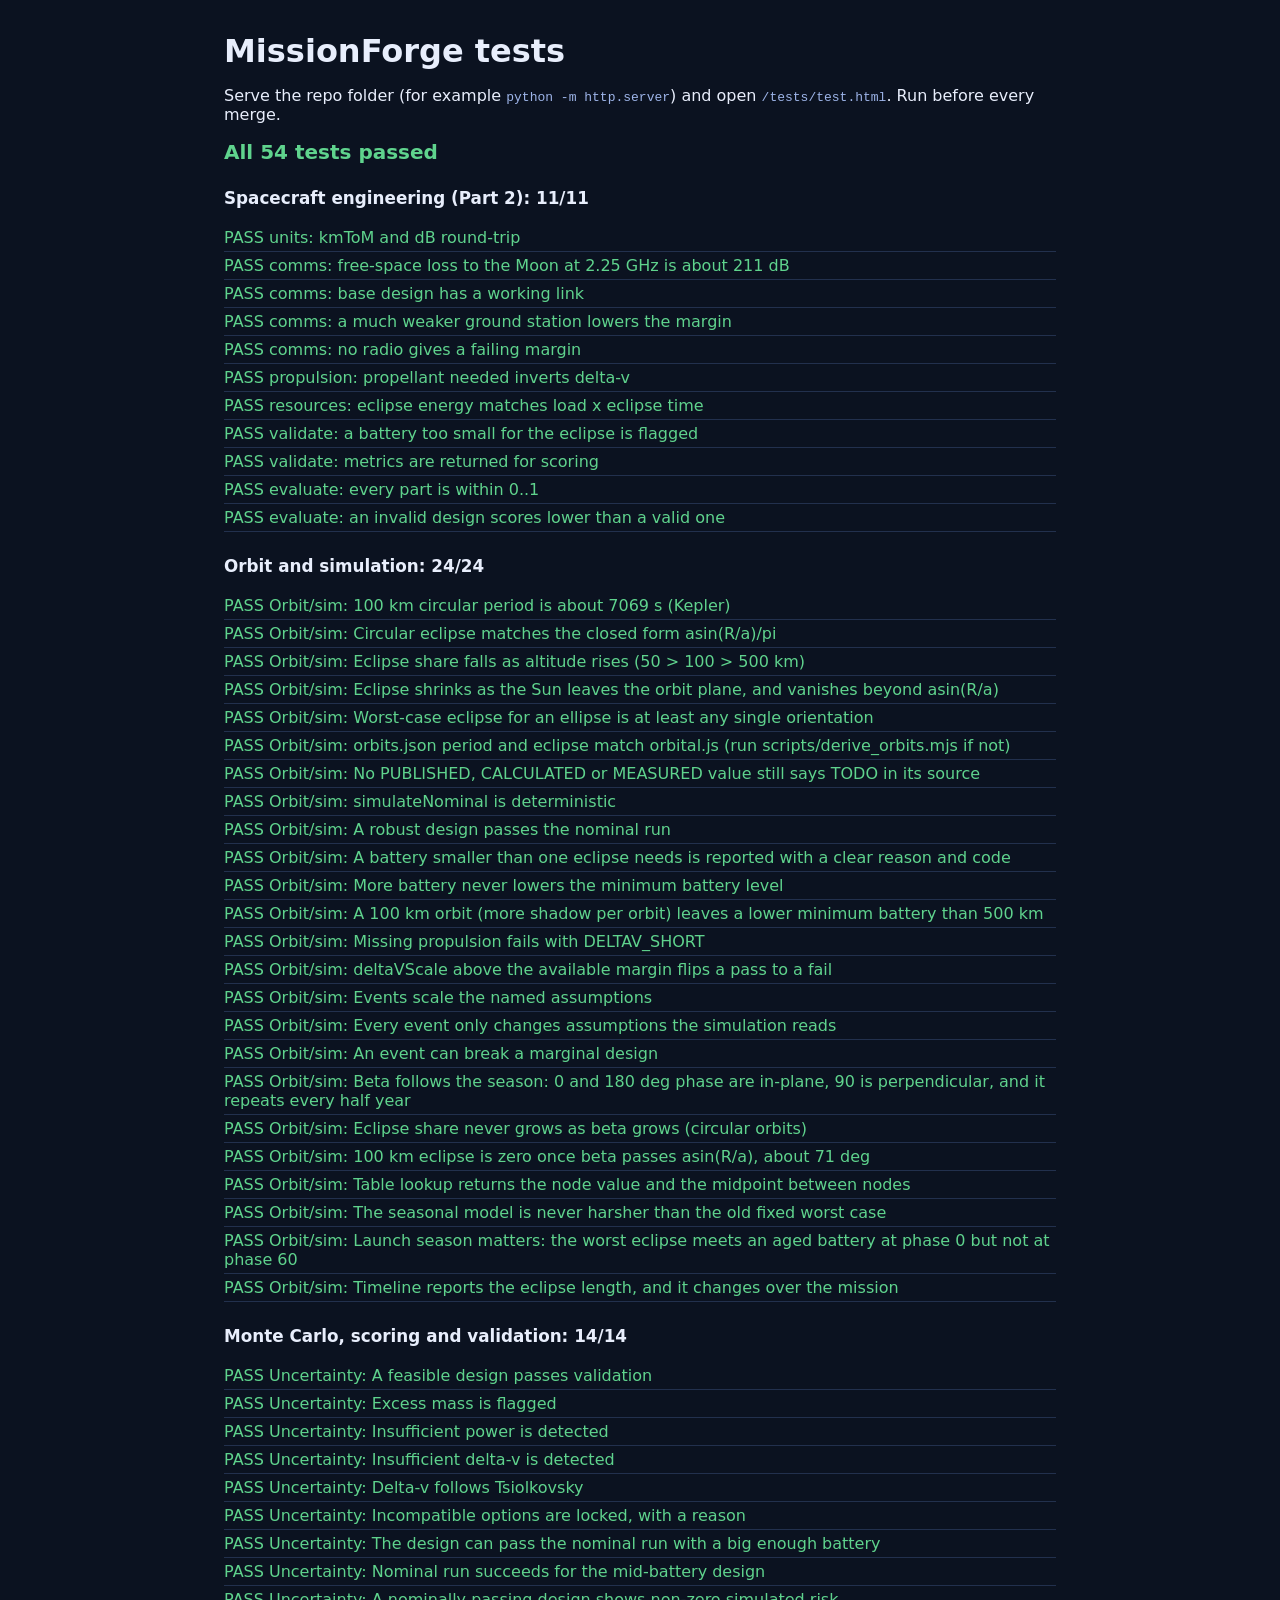
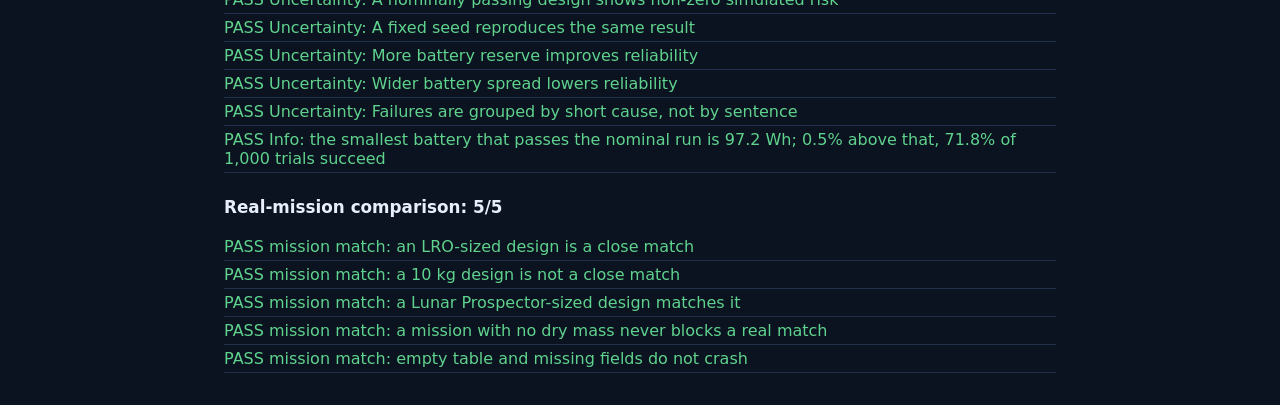
==== tests/test.html @ bd0cdddb "Testing and addition of mission details" ====
<!doctype html>
<html lang="en">
  <head>
    <meta charset="utf-8" />
    <meta name="viewport" content="width=device-width, initial-scale=1" />
    <title>MissionForge tests</title>
    <style>
      body { font-family: system-ui, sans-serif; margin: 2rem auto; max-width: 52rem; padding: 0 1rem; background: #0b1220; color: #e8eefc; }
      h1 { margin-bottom: .25rem; }
      #summary { font-size: 1.25rem; font-weight: 700; margin: .75rem 0 1.25rem; }
      .pass { color: #5fd38d; }
      .fail { color: #ff6b6b; }
      ul { list-style: none; padding: 0; }
      li { padding: .25rem 0; border-bottom: 1px solid #22304d; }
      h2 { margin: 1.5rem 0 .25rem; font-size: 1.05rem; }
      code { color: #9db4e8; }
    </style>
  </head>
  <body>
    <h1>MissionForge tests</h1>
    <p>Serve the repo folder (for example <code>python -m http.server</code>) and open <code>/tests/test.html</code>. Run before every merge.</p>
    <div id="summary" role="status">Running…</div>
    <div id="out"></div>
    <script type="module">
      const files = ["components", "orbits", "missions", "uncertainty", "constants", "events"];
      const out = document.getElementById("out");
      const summary = document.getElementById("summary");
      const esc = (s) => String(s).replace(/[&<>"]/g, (c) => ({ "&": "&amp;", "<": "&lt;", ">": "&gt;", '"': "&quot;" })[c]);
      const suites = [
        ["Spacecraft engineering (Part 2)", "./_test.js", "runPart2Tests"],
        ["Orbit and simulation", "./sim_tests.js", "runSimTests"],
        ["Monte Carlo, scoring and validation", "./tests.js", "runTests"],
        ["Real-mission comparison", "./mission_match_browser.js", "runMissionMatchTests"],
      ];
      let total = 0, failed = 0;
      try {
        const data = {};
        for (const f of files) {
          const r = await fetch(`../data/${f}.json`);
          if (!r.ok) throw new Error(`Could not load data/${f}.json`);
          data[f] = await r.json();
        }
        for (const [title, path, fn] of suites) {
          let results;
          try {
            const mod = await import(path);
            const raw = await mod[fn](data);
            results = Array.isArray(raw) ? raw : raw.results;
          } catch (e) {
            results = [{ name: `suite could not run: ${e.message}`, ok: false }];
          }
          const bad = results.filter((r) => !r.ok);
          total += results.length; failed += bad.length;
          out.insertAdjacentHTML("beforeend",
            `<h2>${esc(title)}: ${results.length - bad.length}/${results.length}</h2><ul>` +
            results.map((r) => `<li class="${r.ok ? "pass" : "fail"}">${r.ok ? "PASS" : "FAIL"} ${esc(r.name)}${r.err ? " (" + esc(r.err) + ")" : ""}</li>`).join("") + "</ul>");
        }
        summary.className = failed ? "fail" : "pass";
        summary.textContent = failed ? `${failed} of ${total} tests FAILED` : `All ${total} tests passed`;
      } catch (e) {
        summary.className = "fail";
        summary.textContent = e.message + ". Serve the folder with a local server; opening this file directly will not load the JSON files.";
      }
    </script>
  </body>
</html>
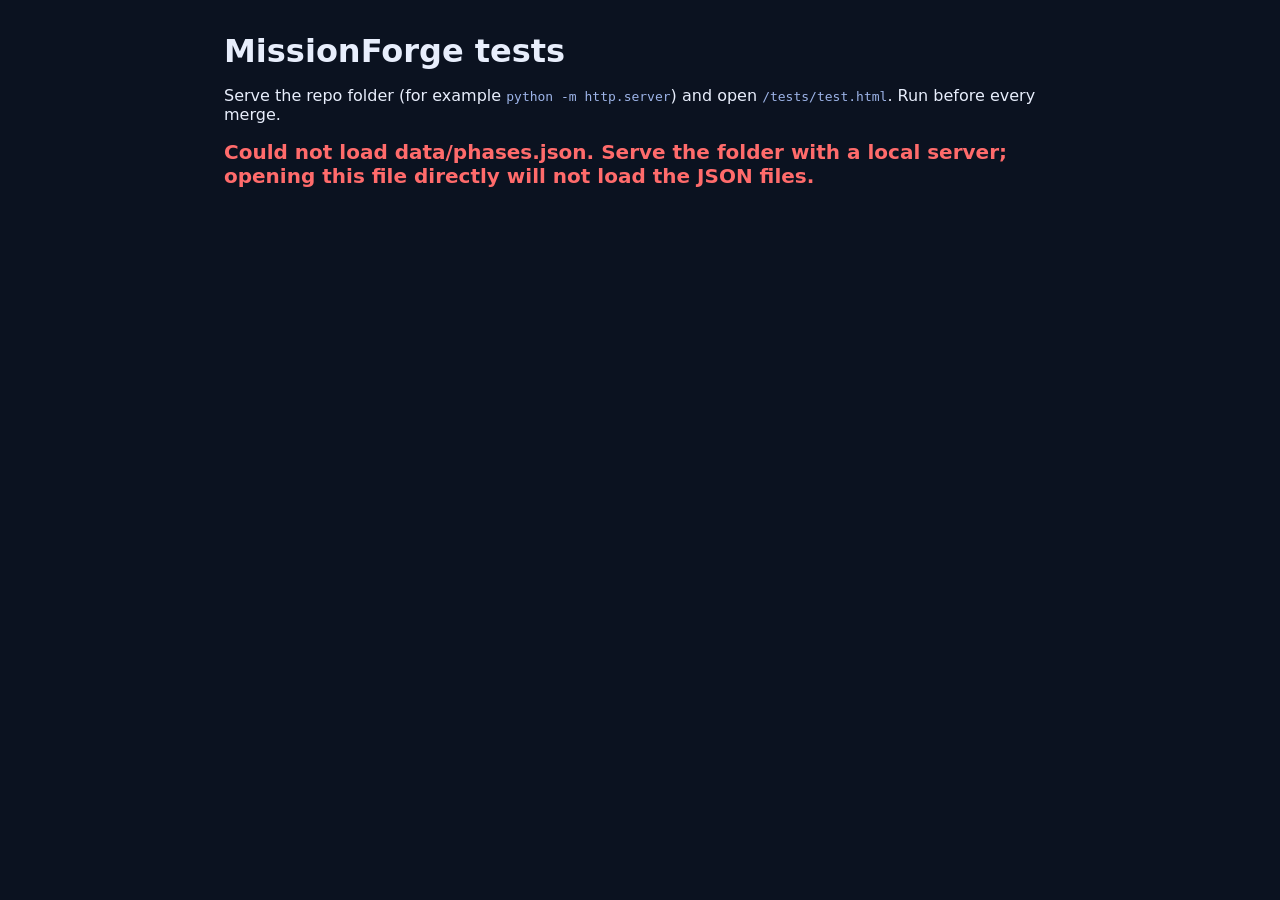
==== commit 6f71c4ca: "Change indentation" ====
--- a/tests/test.html
+++ b/tests/test.html
@@ -5,34 +5,88 @@
     <meta name="viewport" content="width=device-width, initial-scale=1" />
     <title>MissionForge tests</title>
     <style>
-      body { font-family: system-ui, sans-serif; margin: 2rem auto; max-width: 52rem; padding: 0 1rem; background: #0b1220; color: #e8eefc; }
-      h1 { margin-bottom: .25rem; }
-      #summary { font-size: 1.25rem; font-weight: 700; margin: .75rem 0 1.25rem; }
-      .pass { color: #5fd38d; }
-      .fail { color: #ff6b6b; }
-      ul { list-style: none; padding: 0; }
-      li { padding: .25rem 0; border-bottom: 1px solid #22304d; }
-      h2 { margin: 1.5rem 0 .25rem; font-size: 1.05rem; }
-      code { color: #9db4e8; }
+      body {
+        font-family: system-ui, sans-serif;
+        margin: 2rem auto;
+        max-width: 52rem;
+        padding: 0 1rem;
+        background: #0b1220;
+        color: #e8eefc;
+      }
+      h1 {
+        margin-bottom: 0.25rem;
+      }
+      #summary {
+        font-size: 1.25rem;
+        font-weight: 700;
+        margin: 0.75rem 0 1.25rem;
+      }
+      .pass {
+        color: #5fd38d;
+      }
+      .fail {
+        color: #ff6b6b;
+      }
+      ul {
+        list-style: none;
+        padding: 0;
+      }
+      li {
+        padding: 0.25rem 0;
+        border-bottom: 1px solid #22304d;
+      }
+      h2 {
+        margin: 1.5rem 0 0.25rem;
+        font-size: 1.05rem;
+      }
+      code {
+        color: #9db4e8;
+      }
     </style>
   </head>
   <body>
     <h1>MissionForge tests</h1>
-    <p>Serve the repo folder (for example <code>python -m http.server</code>) and open <code>/tests/test.html</code>. Run before every merge.</p>
+    <p>
+      Serve the repo folder (for example <code>python -m http.server</code>) and
+      open <code>/tests/test.html</code>. Run before every merge.
+    </p>
     <div id="summary" role="status">Running…</div>
     <div id="out"></div>
     <script type="module">
-      const files = ["components", "orbits", "missions", "uncertainty", "constants", "events"];
+      const files = [
+        "components",
+        "orbits",
+        "missions",
+        "uncertainty",
+        "constants",
+        "events",
+        "phases",
+        "decisions",
+        "achievements",
+      ];
       const out = document.getElementById("out");
       const summary = document.getElementById("summary");
-      const esc = (s) => String(s).replace(/[&<>"]/g, (c) => ({ "&": "&amp;", "<": "&lt;", ">": "&gt;", '"': "&quot;" })[c]);
+      const esc = (s) =>
+        String(s).replace(
+          /[&<>"]/g,
+          (c) => ({ "&": "&amp;", "<": "&lt;", ">": "&gt;", '"': "&quot;" })[c],
+        );
       const suites = [
         ["Spacecraft engineering (Part 2)", "./_test.js", "runPart2Tests"],
         ["Orbit and simulation", "./sim_tests.js", "runSimTests"],
         ["Monte Carlo, scoring and validation", "./tests.js", "runTests"],
-        ["Real-mission comparison", "./mission_match_browser.js", "runMissionMatchTests"],
+        [
+          "Real-mission comparison",
+          "./mission_match_browser.js",
+          "runMissionMatchTests",
+        ],
+        ["Mission run", "./mission_run_tests.js", "runMissionRunTests"],
+        ["Health and HUD ", "./health_tests.js", "runHealthTests"],
+        ["Launch UI ", "./launch_ui_tests.js", "runLaunchUiTests"],
+        ["Game layer ", "./game_tests.js", "runGameTests"],
       ];
-      let total = 0, failed = 0;
+      let total = 0,
+        failed = 0;
       try {
         const data = {};
         for (const f of files) {
@@ -47,19 +101,34 @@
             const raw = await mod[fn](data);
             results = Array.isArray(raw) ? raw : raw.results;
           } catch (e) {
-            results = [{ name: `suite could not run: ${e.message}`, ok: false }];
+            results = [
+              { name: `suite could not run: ${e.message}`, ok: false },
+            ];
           }
           const bad = results.filter((r) => !r.ok);
-          total += results.length; failed += bad.length;
-          out.insertAdjacentHTML("beforeend",
+          total += results.length;
+          failed += bad.length;
+          out.insertAdjacentHTML(
+            "beforeend",
             `<h2>${esc(title)}: ${results.length - bad.length}/${results.length}</h2><ul>` +
-            results.map((r) => `<li class="${r.ok ? "pass" : "fail"}">${r.ok ? "PASS" : "FAIL"} ${esc(r.name)}${r.err ? " (" + esc(r.err) + ")" : ""}</li>`).join("") + "</ul>");
+              results
+                .map(
+                  (r) =>
+                    `<li class="${r.ok ? "pass" : "fail"}">${r.ok ? "PASS" : "FAIL"} ${esc(r.name)}${r.err ? " (" + esc(r.err) + ")" : ""}</li>`,
+                )
+                .join("") +
+              "</ul>",
+          );
         }
         summary.className = failed ? "fail" : "pass";
-        summary.textContent = failed ? `${failed} of ${total} tests FAILED` : `All ${total} tests passed`;
+        summary.textContent = failed
+          ? `${failed} of ${total} tests FAILED`
+          : `All ${total} tests passed`;
       } catch (e) {
         summary.className = "fail";
-        summary.textContent = e.message + ". Serve the folder with a local server; opening this file directly will not load the JSON files.";
+        summary.textContent =
+          e.message +
+          ". Serve the folder with a local server; opening this file directly will not load the JSON files.";
       }
     </script>
   </body>
